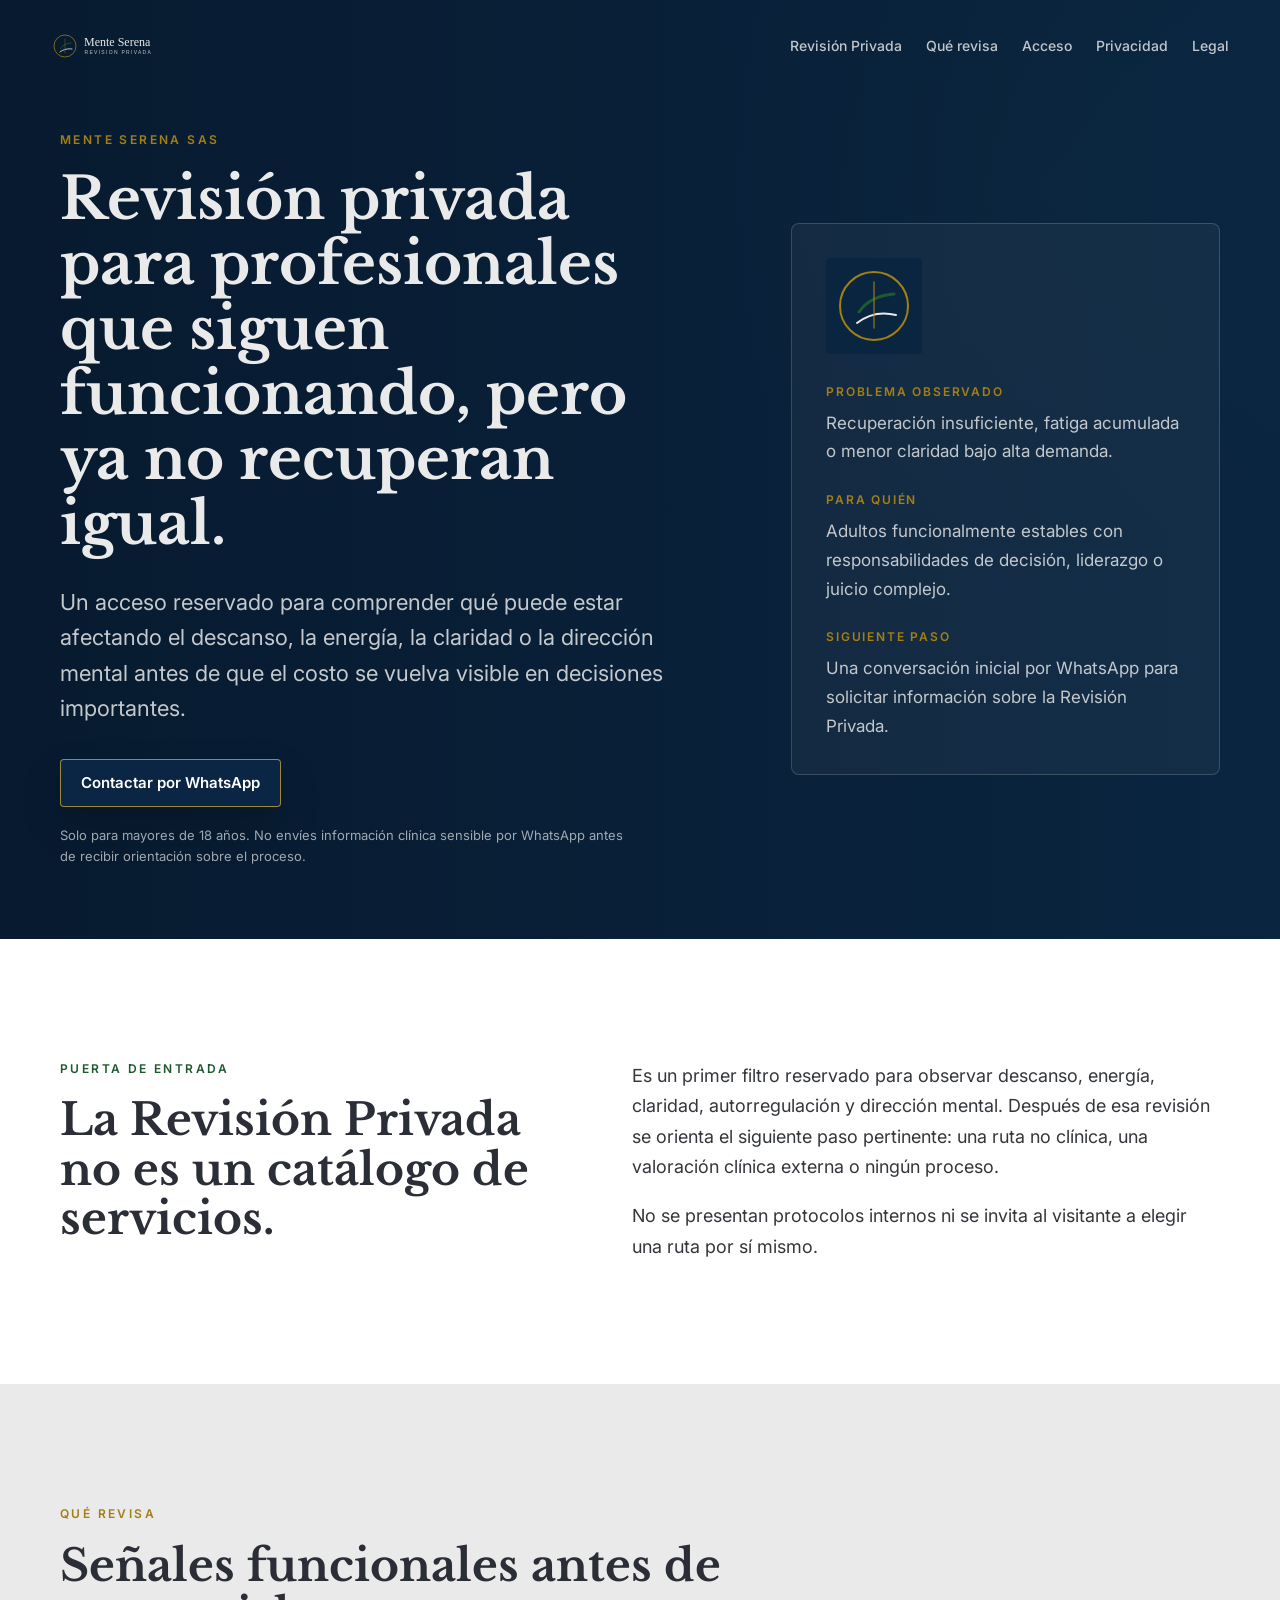
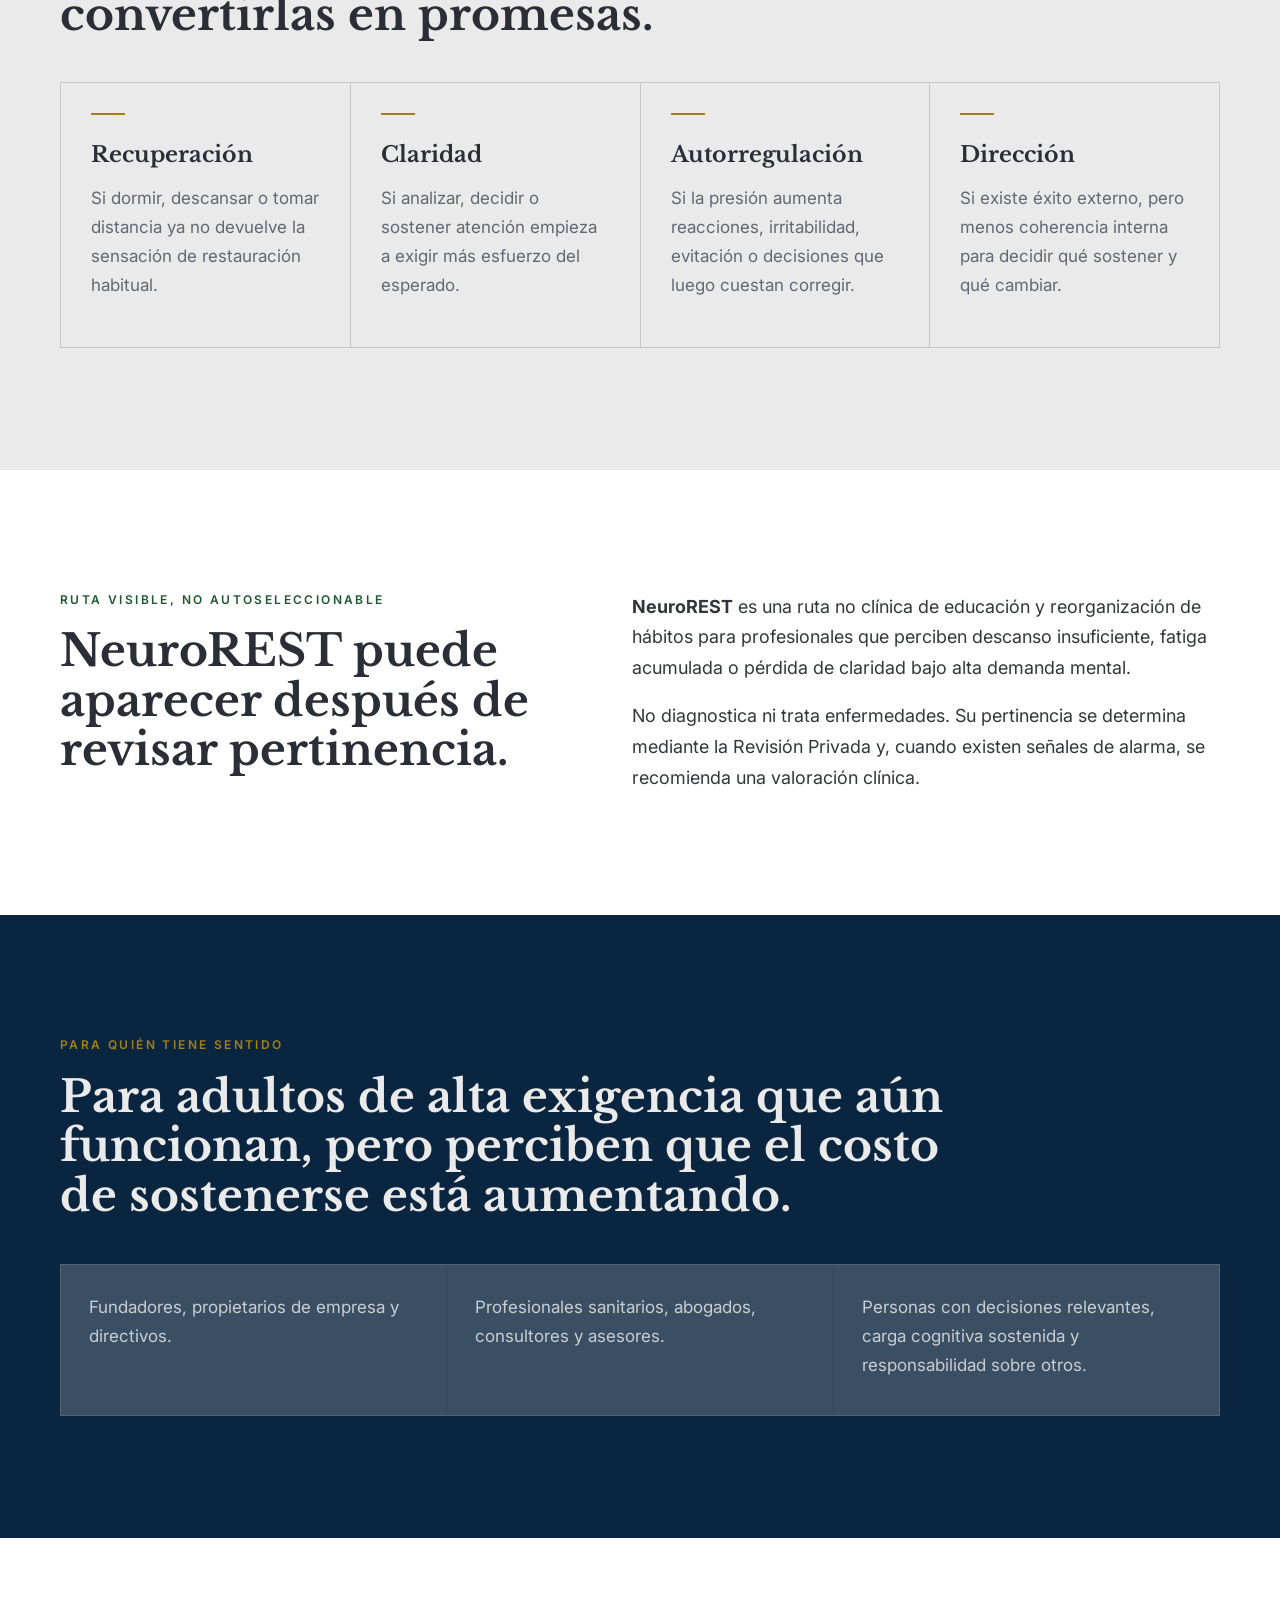
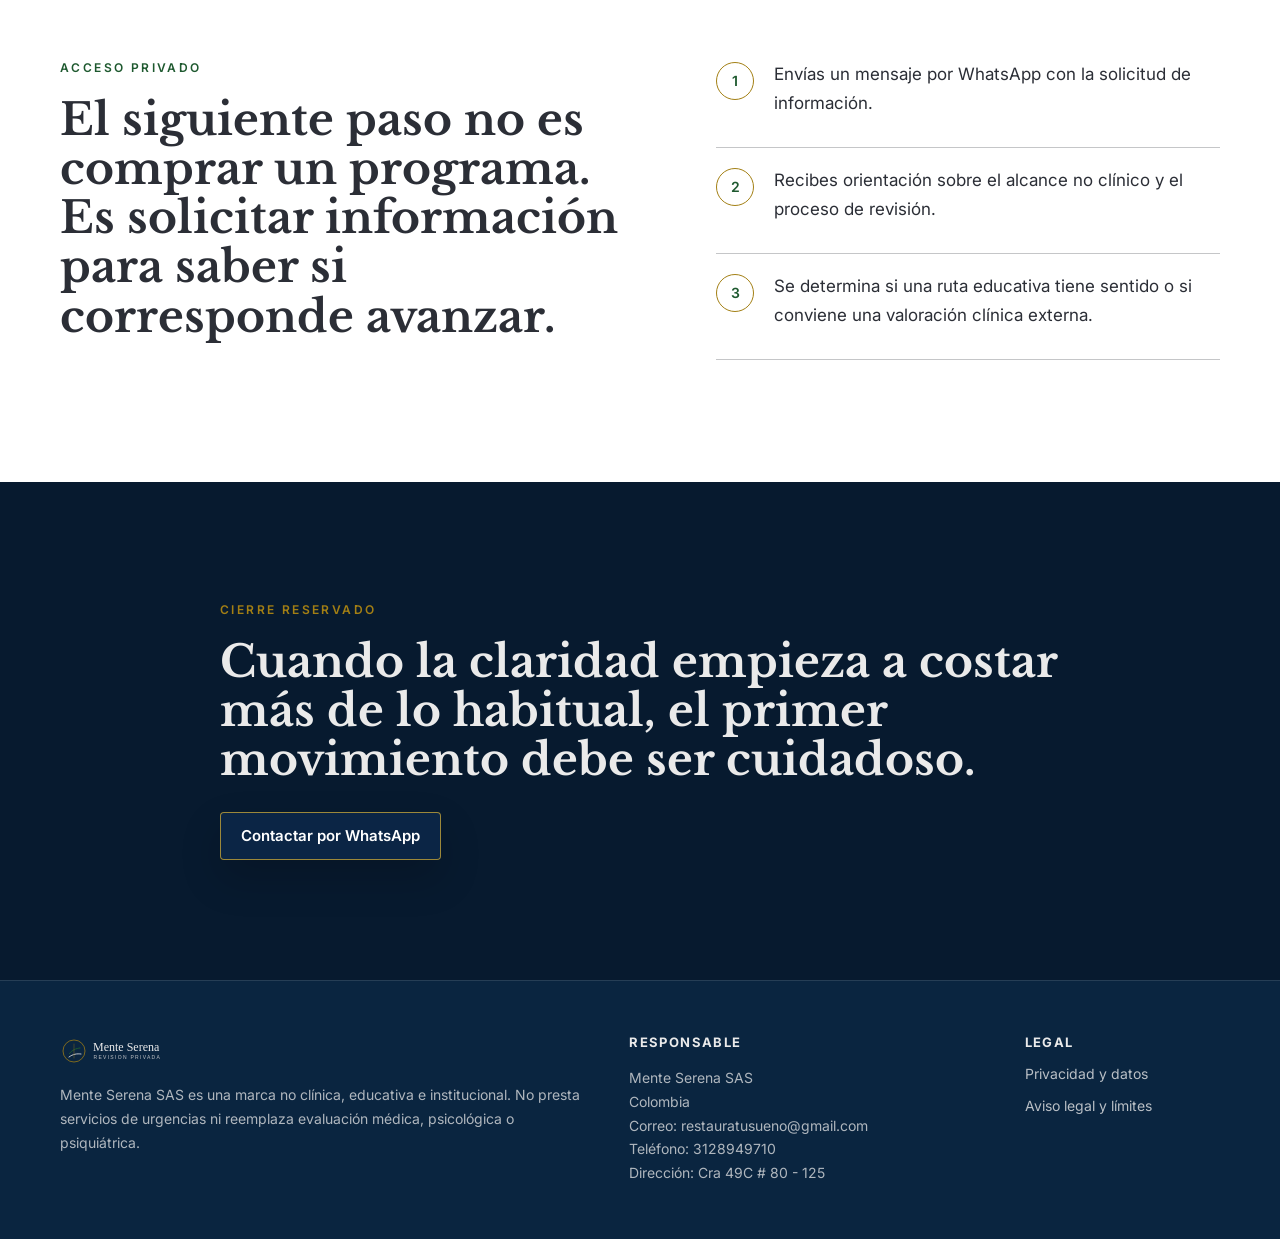
==== index.html @ d6343bab "Publicar web inicial de Mente Serena" ====
<!doctype html>
<html lang="es">
  <head>
    <meta charset="utf-8">
    <meta name="viewport" content="width=device-width, initial-scale=1">
    <meta name="description" content="Mente Serena SAS ofrece una Revisión Privada no clínica para adultos de alta exigencia que perciben pérdida de recuperación, claridad o dirección mental.">
    <title>Mente Serena | Revisión Privada</title>
    <link rel="preconnect" href="https://fonts.googleapis.com">
    <link rel="preconnect" href="https://fonts.gstatic.com" crossorigin>
    <link href="https://fonts.googleapis.com/css2?family=Inter:wght@400;500;600&family=Libre+Baskerville:wght@400;700&display=swap" rel="stylesheet">
    <link rel="stylesheet" href="css/styles.css">
  </head>
  <body>
    <header class="site-header" data-header>
      <a class="brand" href="index.html" aria-label="Mente Serena">
        <img src="assets/logo.svg" alt="Mente Serena" width="170" height="32">
      </a>
      <button class="menu-toggle" type="button" aria-expanded="false" aria-controls="site-nav" data-menu-toggle>
        <span></span>
        <span></span>
      </button>
      <nav class="site-nav" id="site-nav" data-nav>
        <a href="#revision">Revisión Privada</a>
        <a href="#observa">Qué revisa</a>
        <a href="#acceso">Acceso</a>
        <a href="privacy.html">Privacidad</a>
        <a href="legal.html">Legal</a>
      </nav>
    </header>

    <main>
      <section class="hero">
        <div class="container hero-grid">
          <div class="hero-copy">
            <p class="eyebrow">Mente Serena SAS</p>
            <h1>Revisión privada para profesionales que siguen funcionando, pero ya no recuperan igual.</h1>
            <p class="lead">Un acceso reservado para comprender qué puede estar afectando el descanso, la energía, la claridad o la dirección mental antes de que el costo se vuelva visible en decisiones importantes.</p>
            <a class="whatsapp-button" href="https://wa.me/573128949710?text=Hola%2C%20quiero%20solicitar%20informaci%C3%B3n%20sobre%20la%20revisi%C3%B3n%20privada%20de%20energ%C3%ADa%2C%20claridad%20y%20recuperaci%C3%B3n.%20Entiendo%20que%20no%20debo%20enviar%20informaci%C3%B3n%20cl%C3%ADnica%20sensible%20por%20este%20canal%20antes%20de%20recibir%20orientaci%C3%B3n." target="_blank" rel="noopener">Contactar por WhatsApp</a>
            <p class="contact-note">Solo para mayores de 18 años. No envíes información clínica sensible por WhatsApp antes de recibir orientación sobre el proceso.</p>
          </div>
          <div class="hero-panel" aria-label="Señales principales">
            <img class="hero-mark" src="assets/isotipo.svg" alt="" width="96" height="96">
            <dl>
              <div>
                <dt>Problema observado</dt>
                <dd>Recuperación insuficiente, fatiga acumulada o menor claridad bajo alta demanda.</dd>
              </div>
              <div>
                <dt>Para quién</dt>
                <dd>Adultos funcionalmente estables con responsabilidades de decisión, liderazgo o juicio complejo.</dd>
              </div>
              <div>
                <dt>Siguiente paso</dt>
                <dd>Una conversación inicial por WhatsApp para solicitar información sobre la Revisión Privada.</dd>
              </div>
            </dl>
          </div>
        </div>
      </section>

      <section class="section light" id="revision">
        <div class="container split">
          <div>
            <p class="eyebrow dark">Puerta de entrada</p>
            <h2>La Revisión Privada no es un catálogo de servicios.</h2>
          </div>
          <div class="prose">
            <p>Es un primer filtro reservado para observar descanso, energía, claridad, autorregulación y dirección mental. Después de esa revisión se orienta el siguiente paso pertinente: una ruta no clínica, una valoración clínica externa o ningún proceso.</p>
            <p>No se presentan protocolos internos ni se invita al visitante a elegir una ruta por sí mismo.</p>
          </div>
        </div>
      </section>

      <section class="section" id="observa">
        <div class="container">
          <div class="section-heading">
            <p class="eyebrow">Qué revisa</p>
            <h2>Señales funcionales antes de convertirlas en promesas.</h2>
          </div>
          <div class="signal-grid">
            <article>
              <span></span>
              <h3>Recuperación</h3>
              <p>Si dormir, descansar o tomar distancia ya no devuelve la sensación de restauración habitual.</p>
            </article>
            <article>
              <span></span>
              <h3>Claridad</h3>
              <p>Si analizar, decidir o sostener atención empieza a exigir más esfuerzo del esperado.</p>
            </article>
            <article>
              <span></span>
              <h3>Autorregulación</h3>
              <p>Si la presión aumenta reacciones, irritabilidad, evitación o decisiones que luego cuestan corregir.</p>
            </article>
            <article>
              <span></span>
              <h3>Dirección</h3>
              <p>Si existe éxito externo, pero menos coherencia interna para decidir qué sostener y qué cambiar.</p>
            </article>
          </div>
        </div>
      </section>

      <section class="section light">
        <div class="container split">
          <div>
            <p class="eyebrow dark">Ruta visible, no autoseleccionable</p>
            <h2>NeuroREST puede aparecer después de revisar pertinencia.</h2>
          </div>
          <div class="prose">
            <p><strong>NeuroREST</strong> es una ruta no clínica de educación y reorganización de hábitos para profesionales que perciben descanso insuficiente, fatiga acumulada o pérdida de claridad bajo alta demanda mental.</p>
            <p>No diagnostica ni trata enfermedades. Su pertinencia se determina mediante la Revisión Privada y, cuando existen señales de alarma, se recomienda una valoración clínica.</p>
          </div>
        </div>
      </section>

      <section class="section navy">
        <div class="container">
          <div class="section-heading narrow">
            <p class="eyebrow">Para quién tiene sentido</p>
            <h2>Para adultos de alta exigencia que aún funcionan, pero perciben que el costo de sostenerse está aumentando.</h2>
          </div>
          <div class="fit-list">
            <p>Fundadores, propietarios de empresa y directivos.</p>
            <p>Profesionales sanitarios, abogados, consultores y asesores.</p>
            <p>Personas con decisiones relevantes, carga cognitiva sostenida y responsabilidad sobre otros.</p>
          </div>
        </div>
      </section>

      <section class="section light" id="acceso">
        <div class="container access">
          <div>
            <p class="eyebrow dark">Acceso privado</p>
            <h2>El siguiente paso no es comprar un programa. Es solicitar información para saber si corresponde avanzar.</h2>
          </div>
          <ol>
            <li>Envías un mensaje por WhatsApp con la solicitud de información.</li>
            <li>Recibes orientación sobre el alcance no clínico y el proceso de revisión.</li>
            <li>Se determina si una ruta educativa tiene sentido o si conviene una valoración clínica externa.</li>
          </ol>
        </div>
      </section>

      <section class="closing">
        <div class="container closing-inner">
          <p class="eyebrow">Cierre reservado</p>
          <h2>Cuando la claridad empieza a costar más de lo habitual, el primer movimiento debe ser cuidadoso.</h2>
          <a class="whatsapp-button" href="https://wa.me/573128949710?text=Hola%2C%20quiero%20solicitar%20informaci%C3%B3n%20sobre%20la%20revisi%C3%B3n%20privada%20de%20energ%C3%ADa%2C%20claridad%20y%20recuperaci%C3%B3n.%20Entiendo%20que%20no%20debo%20enviar%20informaci%C3%B3n%20cl%C3%ADnica%20sensible%20por%20este%20canal%20antes%20de%20recibir%20orientaci%C3%B3n." target="_blank" rel="noopener">Contactar por WhatsApp</a>
        </div>
      </section>
    </main>

    <footer class="site-footer">
      <div class="container footer-grid">
        <div>
          <img src="assets/logo.svg" alt="Mente Serena" width="170" height="32">
          <p>Mente Serena SAS es una marca no clínica, educativa e institucional. No presta servicios de urgencias ni reemplaza evaluación médica, psicológica o psiquiátrica.</p>
        </div>
        <div>
          <h2>Responsable</h2>
          <p>Mente Serena SAS<br>Colombia<br>Correo: restauratusueno@gmail.com<br>Teléfono: 3128949710<br>Dirección: Cra 49C # 80 - 125</p>
        </div>
        <div>
          <h2>Legal</h2>
          <a href="privacy.html">Privacidad y datos</a>
          <a href="legal.html">Aviso legal y límites</a>
        </div>
      </div>
    </footer>
    <script src="js/main.js"></script>
  </body>
</html>
---- css/styles.css ----
:root {
  --navy: #0A2540;
  --navy-deep: #071A2F;
  --paper: #EAEAEA;
  --white: #FFFFFF;
  --graphite: #2B2E36;
  --ash: #33363B;
  --jade: #1E592F;
  --gold: #A37F14;
  --line: #C5C6C8;
  --muted: #626872;
  --serif: "Libre Baskerville", Georgia, serif;
  --sans: "Inter", Arial, sans-serif;
}

* {
  box-sizing: border-box;
}

html {
  scroll-behavior: smooth;
}

body {
  margin: 0;
  color: var(--graphite);
  background: var(--paper);
  font-family: var(--sans);
  font-size: 17px;
  line-height: 1.7;
}

body::before {
  position: fixed;
  inset: 0;
  z-index: -1;
  pointer-events: none;
  content: "";
  background-image: url("../assets/texture.svg");
  opacity: .32;
}

a {
  color: inherit;
}

img {
  display: block;
  max-width: 100%;
}

.container {
  width: min(100% - 40px, 1160px);
  margin: 0 auto;
}

.site-header {
  position: absolute;
  top: 0;
  left: 0;
  z-index: 10;
  display: flex;
  align-items: center;
  justify-content: space-between;
  width: 100%;
  padding: 24px clamp(20px, 4vw, 56px);
  color: var(--paper);
}

.site-header.compact {
  position: relative;
  background: var(--navy);
  border-bottom: 1px solid rgba(234, 234, 234, .14);
}

.brand {
  display: inline-flex;
  align-items: center;
  min-height: 44px;
}

.site-nav {
  display: flex;
  align-items: center;
  gap: 24px;
  font-size: 14px;
  font-weight: 500;
}

.site-nav a {
  color: rgba(234, 234, 234, .82);
  text-decoration: none;
}

.site-nav a:hover {
  color: var(--white);
}

.menu-toggle {
  display: none;
}

.hero {
  min-height: 92vh;
  padding: 132px 0 72px;
  color: var(--paper);
  background:
    linear-gradient(90deg, rgba(7, 26, 47, .98), rgba(10, 37, 64, .9)),
    radial-gradient(circle at 82% 20%, rgba(79, 138, 91, .26), transparent 28%),
    var(--navy);
}

.hero-grid {
  display: grid;
  grid-template-columns: minmax(0, 1.08fr) minmax(320px, .72fr);
  gap: clamp(42px, 7vw, 88px);
  align-items: center;
}

.eyebrow {
  margin: 0 0 18px;
  color: var(--gold);
  font-size: 12px;
  font-weight: 600;
  letter-spacing: 2.4px;
  line-height: 1.4;
  text-transform: uppercase;
}

.eyebrow.dark {
  color: var(--jade);
}

h1,
h2,
h3 {
  margin: 0;
  font-family: var(--serif);
  font-weight: 700;
  letter-spacing: 0;
  line-height: 1.12;
}

h1 {
  max-width: 850px;
  font-size: clamp(38px, 5vw, 58px);
}

h2 {
  font-size: clamp(30px, 4vw, 44px);
}

h3 {
  font-size: 22px;
}

.lead {
  max-width: 720px;
  margin: 28px 0 32px;
  color: rgba(234, 234, 234, .84);
  font-size: clamp(18px, 2vw, 22px);
  line-height: 1.62;
}

.whatsapp-button {
  display: inline-flex;
  align-items: center;
  justify-content: center;
  min-height: 48px;
  padding: 14px 20px;
  color: var(--white);
  background: var(--navy);
  border: 1px solid rgba(212, 175, 55, .72);
  border-radius: 4px;
  box-shadow: 0 18px 40px rgba(0, 0, 0, .18);
  font-size: 15px;
  font-weight: 600;
  line-height: 1.2;
  text-decoration: none;
  transition: border-color .2s ease, background .2s ease, transform .2s ease;
}

.hero .whatsapp-button,
.closing .whatsapp-button {
  background: #0B2545;
}

.whatsapp-button:hover {
  border-color: var(--gold);
  background: var(--navy-deep);
  transform: translateY(-1px);
}

.contact-note {
  max-width: 580px;
  margin: 18px 0 0;
  color: rgba(234, 234, 234, .68);
  font-size: 13px;
  line-height: 1.6;
}

.hero-panel {
  padding: 34px;
  border: 1px solid rgba(197, 198, 200, .22);
  border-radius: 8px;
  background: rgba(255, 255, 255, .045);
}

.hero-mark {
  margin-bottom: 28px;
}

dl {
  display: grid;
  gap: 24px;
  margin: 0;
}

dt {
  margin-bottom: 6px;
  color: var(--gold);
  font-size: 12px;
  font-weight: 600;
  letter-spacing: 1.8px;
  text-transform: uppercase;
}

dd {
  margin: 0;
  color: rgba(234, 234, 234, .82);
}

.section {
  padding: clamp(76px, 10vw, 122px) 0;
  background: var(--paper);
}

.section.light {
  background: var(--white);
}

.section.navy {
  color: var(--paper);
  background: var(--navy);
}

.split {
  display: grid;
  grid-template-columns: minmax(260px, .82fr) minmax(320px, 1fr);
  gap: clamp(36px, 7vw, 96px);
  align-items: start;
}

.prose p {
  margin: 0 0 18px;
  color: var(--ash);
  font-size: 18px;
}

.prose p:last-child {
  margin-bottom: 0;
}

.section-heading {
  max-width: 760px;
  margin-bottom: 42px;
}

.section-heading.narrow {
  max-width: 900px;
}

.signal-grid {
  display: grid;
  grid-template-columns: repeat(4, minmax(0, 1fr));
  gap: 1px;
  border: 1px solid var(--line);
  background: var(--line);
}

.signal-grid article {
  min-height: 260px;
  padding: 30px;
  background: var(--paper);
}

.signal-grid span {
  display: block;
  width: 34px;
  height: 2px;
  margin-bottom: 28px;
  background: var(--gold);
}

.signal-grid p {
  color: var(--muted);
}

.fit-list {
  display: grid;
  grid-template-columns: repeat(3, minmax(0, 1fr));
  gap: 1px;
  margin-top: 44px;
  border: 1px solid rgba(197, 198, 200, .22);
  background: rgba(197, 198, 200, .22);
}

.fit-list p {
  min-height: 150px;
  margin: 0;
  padding: 28px;
  color: rgba(234, 234, 234, .82);
  background: rgba(255, 255, 255, .035);
}

.access {
  display: grid;
  grid-template-columns: minmax(280px, .9fr) minmax(300px, .8fr);
  gap: clamp(36px, 7vw, 90px);
}

.access ol {
  display: grid;
  gap: 18px;
  margin: 0;
  padding: 0;
  list-style: none;
  counter-reset: access;
}

.access li {
  position: relative;
  min-height: 88px;
  padding: 0 0 22px 58px;
  border-bottom: 1px solid var(--line);
  counter-increment: access;
}

.access li::before {
  position: absolute;
  top: 2px;
  left: 0;
  display: grid;
  place-items: center;
  width: 36px;
  height: 36px;
  color: var(--jade);
  border: 1px solid var(--gold);
  border-radius: 50%;
  content: counter(access);
  font-size: 14px;
  font-weight: 600;
}

.closing {
  padding: clamp(76px, 10vw, 120px) 0;
  color: var(--paper);
  background: var(--navy-deep);
}

.closing-inner {
  max-width: 840px;
}

.closing h2 {
  margin-bottom: 28px;
}

.site-footer {
  padding: 54px 0;
  color: rgba(234, 234, 234, .74);
  background: var(--navy);
  border-top: 1px solid rgba(234, 234, 234, .12);
  font-size: 14px;
}

.footer-grid {
  display: grid;
  grid-template-columns: 1.2fr .8fr .45fr;
  gap: 48px;
}

.site-footer h2 {
  margin: 0 0 12px;
  color: var(--paper);
  font-family: var(--sans);
  font-size: 13px;
  letter-spacing: 1.4px;
  text-transform: uppercase;
}

.site-footer a {
  display: block;
  margin-bottom: 8px;
  color: rgba(234, 234, 234, .78);
  text-decoration: none;
}

.site-footer p {
  margin: 16px 0 0;
}

.legal-page {
  background: var(--white);
}

.legal-hero {
  padding: 86px 0 64px;
  color: var(--paper);
  background: var(--navy-deep);
}

.legal-hero h1 {
  max-width: 820px;
}

.legal-hero p:not(.eyebrow) {
  max-width: 760px;
  color: rgba(234, 234, 234, .78);
  font-size: 19px;
}

.legal-content {
  max-width: 900px;
  padding-top: 68px;
  padding-bottom: 84px;
}

.legal-content h2 {
  margin-top: 42px;
  margin-bottom: 14px;
  color: var(--navy);
  font-family: var(--serif);
  font-size: 28px;
}

.legal-content h2:first-child {
  margin-top: 0;
}

.legal-content p {
  margin: 0 0 18px;
  color: var(--ash);
}

@media (max-width: 900px) {
  .site-header {
    position: absolute;
    padding: 18px 20px;
  }

  .site-header.compact {
    position: relative;
  }

  .menu-toggle {
    display: inline-flex;
    flex-direction: column;
    justify-content: center;
    gap: 6px;
    width: 44px;
    height: 44px;
    padding: 0;
    background: transparent;
    border: 1px solid rgba(234, 234, 234, .28);
    border-radius: 4px;
  }

  .menu-toggle span {
    width: 18px;
    height: 1px;
    margin: 0 auto;
    background: var(--paper);
  }

  .site-nav {
    position: absolute;
    top: 74px;
    left: 20px;
    right: 20px;
    display: none;
    flex-direction: column;
    align-items: flex-start;
    gap: 0;
    padding: 12px;
    background: var(--navy-deep);
    border: 1px solid rgba(234, 234, 234, .16);
  }

  .site-nav.is-open {
    display: flex;
  }

  .site-nav a {
    width: 100%;
    padding: 12px;
  }

  .hero {
    min-height: auto;
    padding: 108px 0 54px;
  }

  .hero-grid,
  .split,
  .access,
  .footer-grid {
    grid-template-columns: 1fr;
  }

  .hero-panel {
    padding: 24px;
  }

  .signal-grid,
  .fit-list {
    grid-template-columns: 1fr;
  }

  .signal-grid article,
  .fit-list p {
    min-height: auto;
  }
}

@media (max-width: 560px) {
  body {
    font-size: 16px;
  }

  .container {
    width: min(100% - 28px, 1160px);
  }

  h1 {
    font-size: 36px;
  }

  h2 {
    font-size: 30px;
  }

  .lead {
    font-size: 18px;
  }

  .whatsapp-button {
    width: 100%;
    min-height: 52px;
    text-align: center;
  }

  .section,
  .section.light,
  .section.navy,
  .closing {
    padding: 62px 0;
  }

  .prose p {
    font-size: 16px;
  }

  .legal-hero {
    padding: 64px 0 48px;
  }

  .legal-content {
    padding-top: 48px;
    padding-bottom: 64px;
  }
}
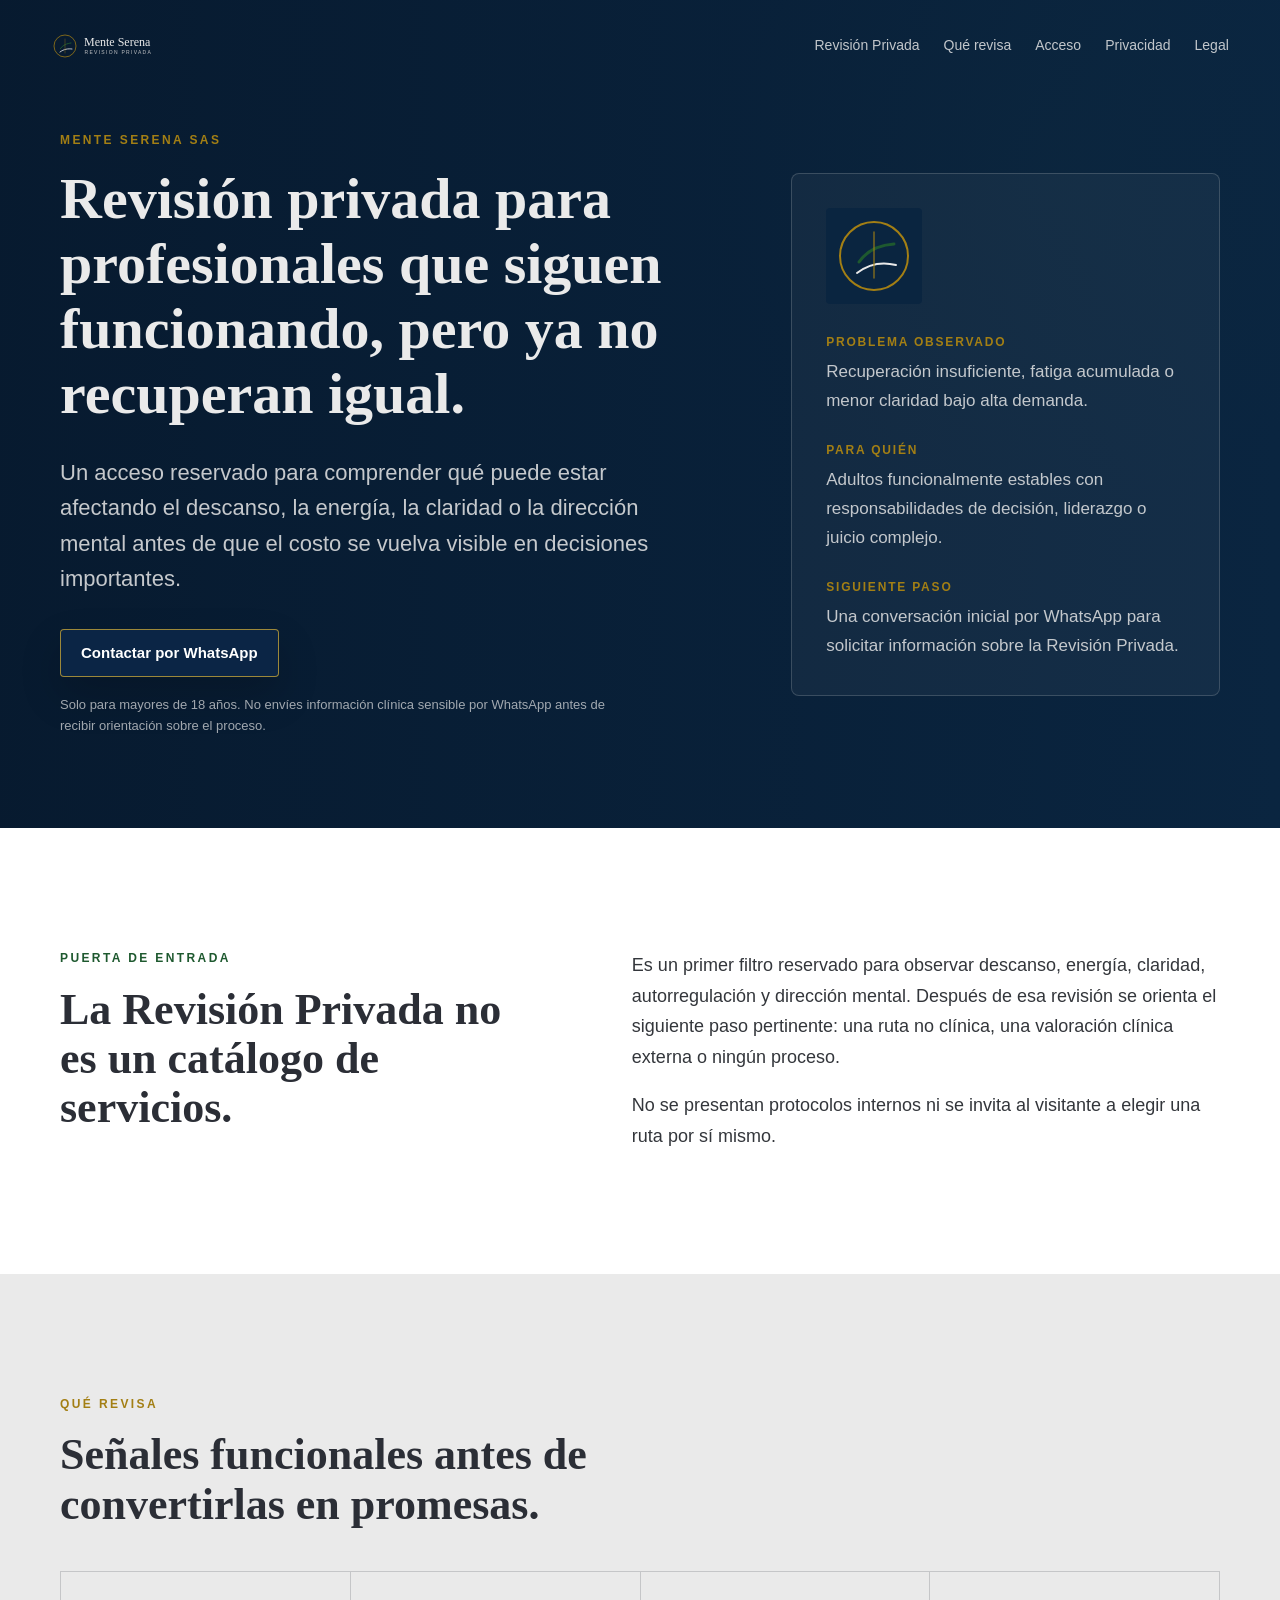
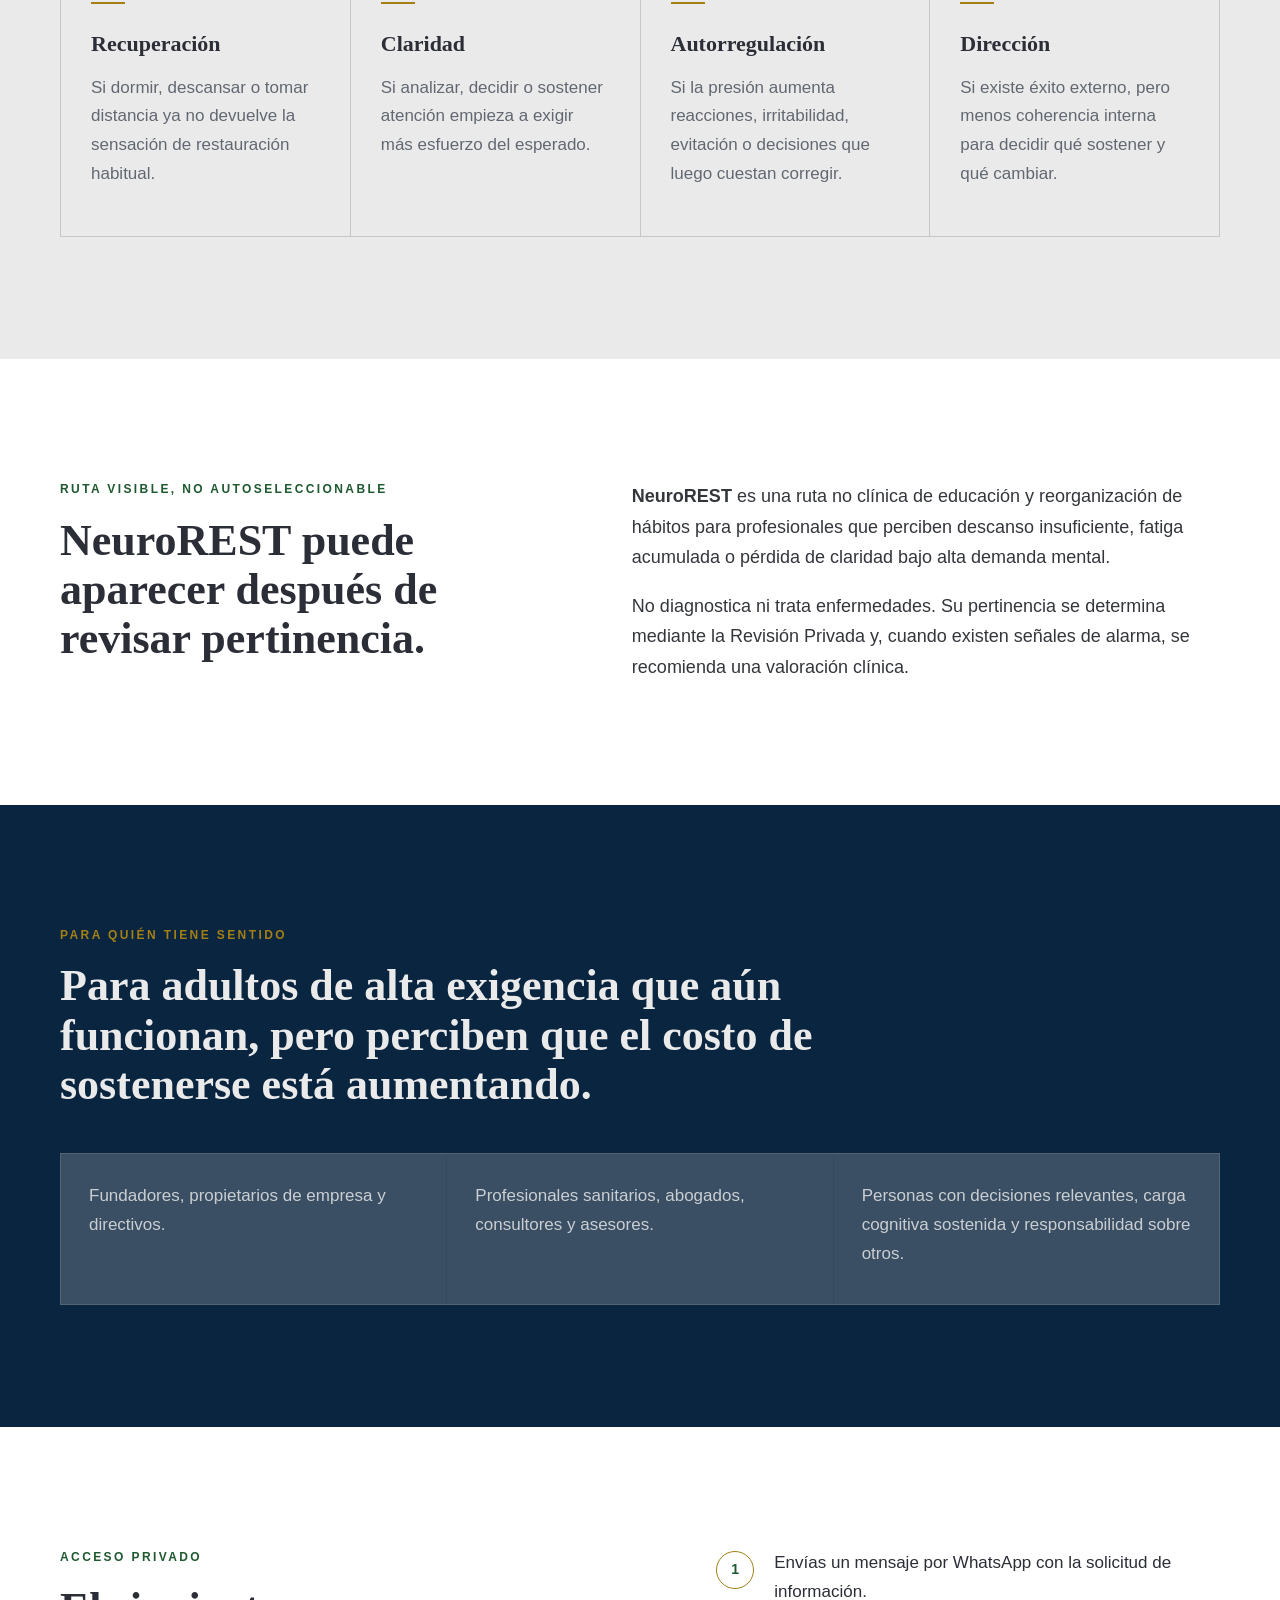
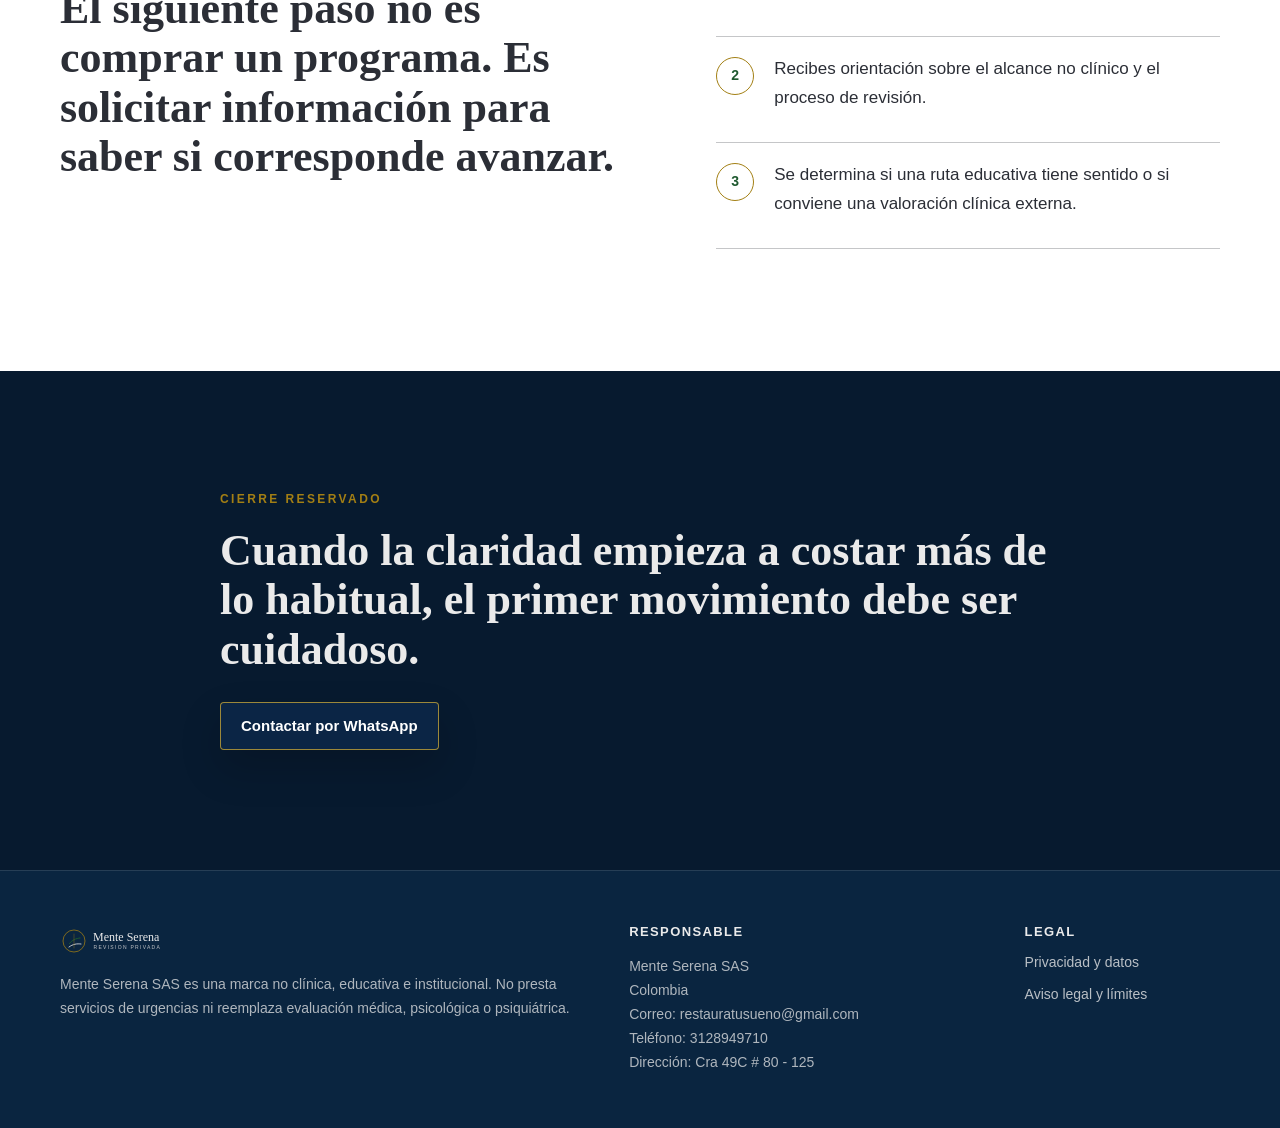
==== commit e9ff0c99: "Endurecer seguridad del sitio estatico" ====
--- a/index.html
+++ b/index.html
@@ -5,6 +5,8 @@
     <meta name="viewport" content="width=device-width, initial-scale=1">
     <meta name="description" content="Mente Serena SAS ofrece una Revisión Privada no clínica para adultos de alta exigencia que perciben pérdida de recuperación, claridad o dirección mental.">
     <title>Mente Serena | Revisión Privada</title>
+    <meta http-equiv="Content-Security-Policy" content="default-src 'self'; script-src 'self'; style-src 'self' https://fonts.googleapis.com; font-src https://fonts.gstatic.com; img-src 'self' data:; object-src 'none'; base-uri 'self'; form-action 'none'; upgrade-insecure-requests">
+    <meta name="referrer" content="strict-origin-when-cross-origin">
     <link rel="preconnect" href="https://fonts.googleapis.com">
     <link rel="preconnect" href="https://fonts.gstatic.com" crossorigin>
     <link href="https://fonts.googleapis.com/css2?family=Inter:wght@400;500;600&family=Libre+Baskerville:wght@400;700&display=swap" rel="stylesheet">
@@ -35,7 +37,7 @@
             <p class="eyebrow">Mente Serena SAS</p>
             <h1>Revisión privada para profesionales que siguen funcionando, pero ya no recuperan igual.</h1>
             <p class="lead">Un acceso reservado para comprender qué puede estar afectando el descanso, la energía, la claridad o la dirección mental antes de que el costo se vuelva visible en decisiones importantes.</p>
-            <a class="whatsapp-button" href="https://wa.me/573128949710?text=Hola%2C%20quiero%20solicitar%20informaci%C3%B3n%20sobre%20la%20revisi%C3%B3n%20privada%20de%20energ%C3%ADa%2C%20claridad%20y%20recuperaci%C3%B3n.%20Entiendo%20que%20no%20debo%20enviar%20informaci%C3%B3n%20cl%C3%ADnica%20sensible%20por%20este%20canal%20antes%20de%20recibir%20orientaci%C3%B3n." target="_blank" rel="noopener">Contactar por WhatsApp</a>
+            <a class="whatsapp-button" href="https://wa.me/573128949710?text=Hola%2C%20quiero%20solicitar%20informaci%C3%B3n%20sobre%20la%20revisi%C3%B3n%20privada%20de%20energ%C3%ADa%2C%20claridad%20y%20recuperaci%C3%B3n.%20Entiendo%20que%20no%20debo%20enviar%20informaci%C3%B3n%20cl%C3%ADnica%20sensible%20por%20este%20canal%20antes%20de%20recibir%20orientaci%C3%B3n." target="_blank" rel="noopener noreferrer">Contactar por WhatsApp</a>
             <p class="contact-note">Solo para mayores de 18 años. No envíes información clínica sensible por WhatsApp antes de recibir orientación sobre el proceso.</p>
           </div>
           <div class="hero-panel" aria-label="Señales principales">
@@ -147,7 +149,7 @@
         <div class="container closing-inner">
           <p class="eyebrow">Cierre reservado</p>
           <h2>Cuando la claridad empieza a costar más de lo habitual, el primer movimiento debe ser cuidadoso.</h2>
-          <a class="whatsapp-button" href="https://wa.me/573128949710?text=Hola%2C%20quiero%20solicitar%20informaci%C3%B3n%20sobre%20la%20revisi%C3%B3n%20privada%20de%20energ%C3%ADa%2C%20claridad%20y%20recuperaci%C3%B3n.%20Entiendo%20que%20no%20debo%20enviar%20informaci%C3%B3n%20cl%C3%ADnica%20sensible%20por%20este%20canal%20antes%20de%20recibir%20orientaci%C3%B3n." target="_blank" rel="noopener">Contactar por WhatsApp</a>
+          <a class="whatsapp-button" href="https://wa.me/573128949710?text=Hola%2C%20quiero%20solicitar%20informaci%C3%B3n%20sobre%20la%20revisi%C3%B3n%20privada%20de%20energ%C3%ADa%2C%20claridad%20y%20recuperaci%C3%B3n.%20Entiendo%20que%20no%20debo%20enviar%20informaci%C3%B3n%20cl%C3%ADnica%20sensible%20por%20este%20canal%20antes%20de%20recibir%20orientaci%C3%B3n." target="_blank" rel="noopener noreferrer">Contactar por WhatsApp</a>
         </div>
       </section>
     </main>
